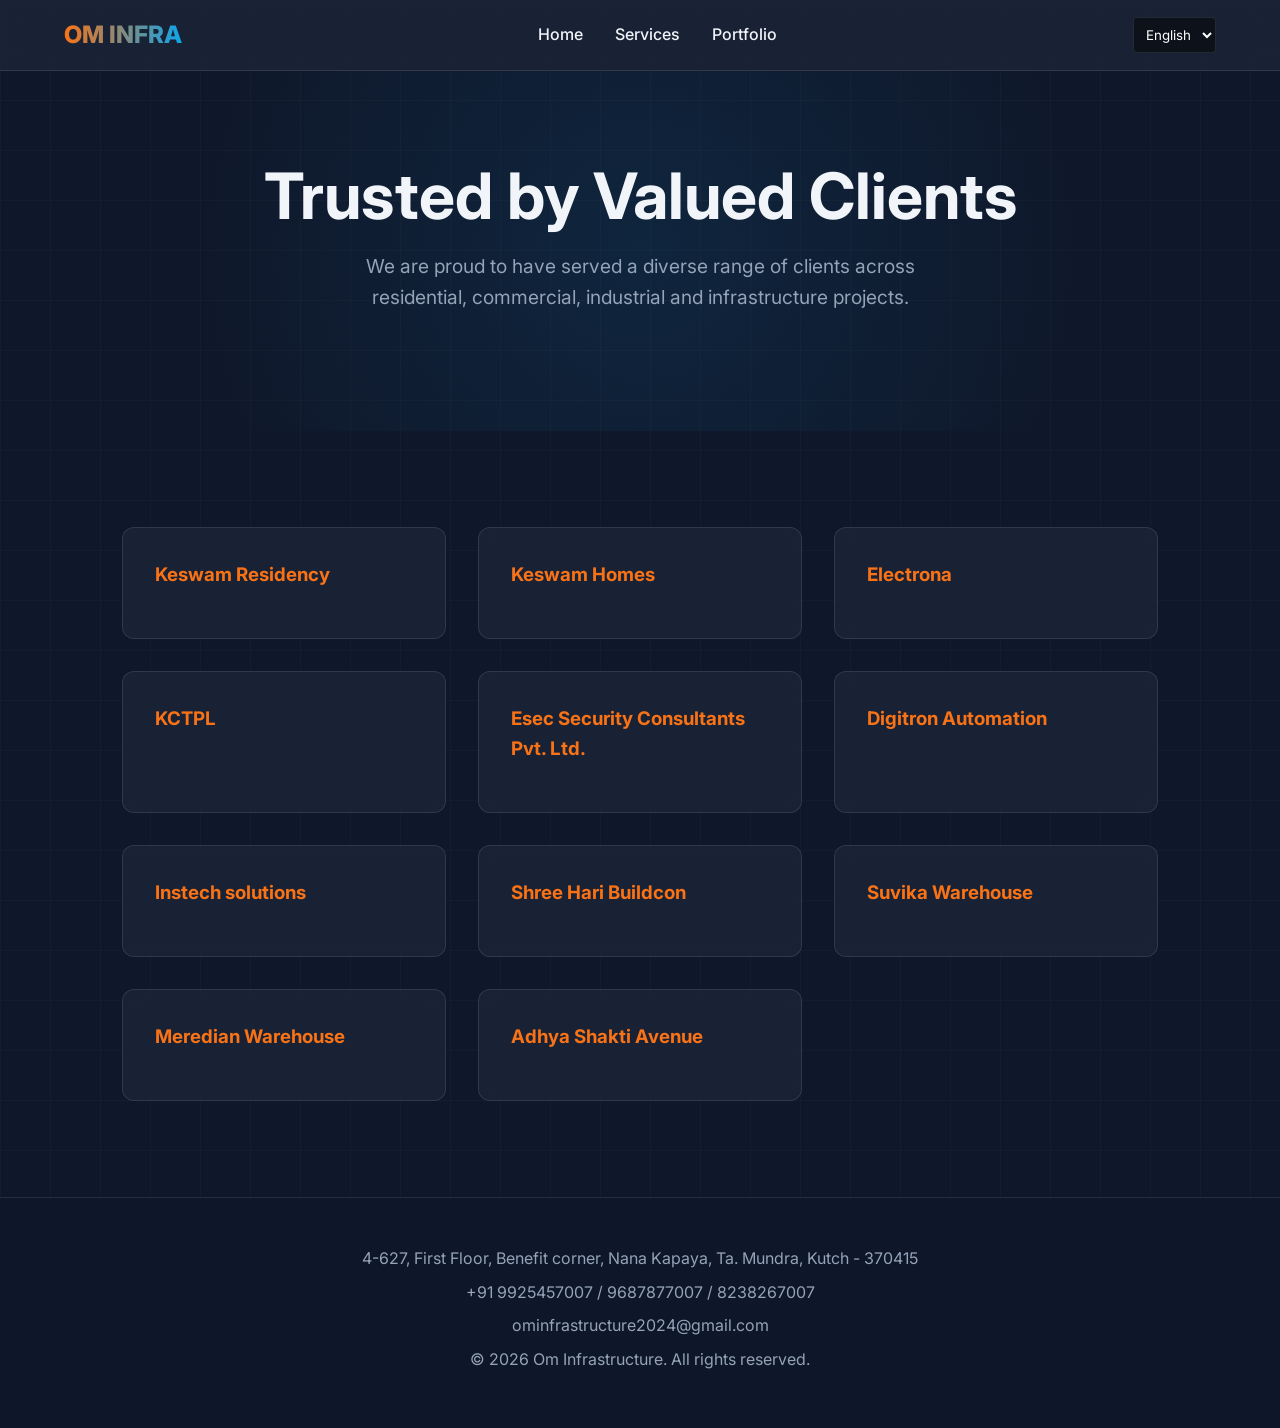
==== portfolio.html @ ceede0cb "Initial commit" ====
<!DOCTYPE html>
<html lang="en">
<head>
  <meta charset="UTF-8">
  <meta name="viewport" content="width=device-width, initial-scale=1.0">
  <title>Portfolio - Om Infrastructure</title>
  <link href="https://fonts.googleapis.com/css2?family=Inter:wght@400;500;600;800&display=swap" rel="stylesheet">
  <link rel="stylesheet" href="css/styles.css">
</head>
<body>

  <header>
    <div class="logo-container">
      <div class="logo">OM INFRA</div>
    </div>
    <nav>
      <ul>
        <li><a href="index.html" data-i18n="nav_home">Home</a></li>
        <li><a href="services.html" data-i18n="nav_services">Services</a></li>
        <li><a href="portfolio.html" data-i18n="nav_portfolio">Portfolio</a></li>
      </ul>
    </nav>
    <div class="lang-selector">
      <select id="lang-select">
        <option value="en">English</option>
        <option value="hi">हिंदी</option>
        <option value="gu">ગુજરાતી</option>
      </select>
    </div>
  </header>

  <main>
    <section class="hero fade-up" style="min-height: 40vh;">
      <h1 data-i18n="portfolio_title">Trusted by Valued Clients</h1>
      <p>We are proud to have served a diverse range of clients across residential, commercial, industrial and infrastructure projects.</p>
    </section>

    <section id="clients">
      <div class="grid">
        <div class="card fade-up"><h3>Keswam Residency</h3></div>
        <div class="card fade-up"><h3>Keswam Homes</h3></div>
        <div class="card fade-up"><h3>Electrona</h3></div>
        <div class="card fade-up"><h3>KCTPL</h3></div>
        <div class="card fade-up"><h3>Esec Security Consultants Pvt. Ltd.</h3></div>
        <div class="card fade-up"><h3>Digitron Automation</h3></div>
        <div class="card fade-up"><h3>Instech solutions</h3></div>
        <div class="card fade-up"><h3>Shree Hari Buildcon</h3></div>
        <div class="card fade-up"><h3>Suvika Warehouse</h3></div>
        <div class="card fade-up"><h3>Meredian Warehouse</h3></div>
        <div class="card fade-up"><h3>Adhya Shakti Avenue</h3></div>
      </div>
    </section>
  </main>

  <footer>
    <p data-i18n="footer_address">4-627, First Floor, Benefit corner, Nana Kapaya, Ta. Mundra, Kutch - 370415</p>
    <p data-i18n="footer_phone">+91 9925457007 / 9687877007 / 8238267007</p>
    <p data-i18n="footer_email">ominfrastructure2024@gmail.com</p>
    <p data-i18n="footer_rights">&copy; 2026 Om Infrastructure. All rights reserved.</p>
  </footer>

  <script src="js/i18n.js"></script>
  <script src="js/main.js"></script>
</body>
</html>
---- css/styles.css ----
:root {
  --color-bg: #0f172a;
  --color-surface: rgba(30, 41, 59, 0.7);
  --color-primary: #f97316;
  --color-secondary: #0ea5e9;
  --color-text: #f1f5f9;
  --color-text-muted: #94a3b8;
  --glass-border: rgba(255, 255, 255, 0.1);
}

* {
  box-sizing: border-box;
  margin: 0;
  padding: 0;
  font-family: 'Inter', system-ui, sans-serif;
}

body {
  background-color: var(--color-bg);
  color: var(--color-text);
  line-height: 1.6;
  background-image: 
    linear-gradient(to right, rgba(255,255,255,0.02) 1px, transparent 1px),
    linear-gradient(to bottom, rgba(255,255,255,0.02) 1px, transparent 1px);
  background-size: 50px 50px;
}

/* Glassmorphism Header */
header {
  position: sticky;
  top: 0;
  z-index: 1000;
  background: var(--color-surface);
  backdrop-filter: blur(12px);
  -webkit-backdrop-filter: blur(12px);
  border-bottom: 1px solid var(--glass-border);
  padding: 1rem 5%;
  display: flex;
  justify-content: space-between;
  align-items: center;
}

.logo-container {
  display: flex;
  align-items: center;
  gap: 1rem;
}

.logo {
  font-size: 1.5rem;
  font-weight: 800;
  background: linear-gradient(90deg, var(--color-primary), var(--color-secondary));
  -webkit-background-clip: text;
  -webkit-text-fill-color: transparent;
}

nav ul {
  list-style: none;
  display: flex;
  gap: 2rem;
}

nav a {
  color: var(--color-text);
  text-decoration: none;
  font-weight: 500;
  transition: color 0.3s;
}

nav a:hover {
  color: var(--color-primary);
}

.lang-selector select {
  background: rgba(0,0,0,0.5);
  color: #fff;
  border: 1px solid var(--glass-border);
  padding: 0.5rem;
  border-radius: 4px;
}

/* Hero Section */
.hero {
  min-height: 90vh;
  display: flex;
  flex-direction: column;
  justify-content: center;
  align-items: center;
  text-align: center;
  padding: 2rem 5%;
  background: radial-gradient(circle at center, rgba(14, 165, 233, 0.1) 0%, transparent 70%);
}

.hero h1 {
  font-size: 4rem;
  margin-bottom: 1rem;
  line-height: 1.2;
}

.hero p {
  font-size: 1.2rem;
  color: var(--color-text-muted);
  max-width: 600px;
  margin-bottom: 2rem;
}

/* Cards (Glassmorphism + Glowing Hover) */
.grid {
  display: grid;
  grid-template-columns: repeat(auto-fit, minmax(300px, 1fr));
  gap: 2rem;
  padding: 2rem 5%;
}

.card {
  background: var(--color-surface);
  backdrop-filter: blur(8px);
  border: 1px solid var(--glass-border);
  border-radius: 12px;
  padding: 2rem;
  transition: transform 0.3s, box-shadow 0.3s;
}

.card:hover {
  transform: translateY(-5px);
  box-shadow: 0 10px 30px rgba(249, 115, 22, 0.2);
  border-color: rgba(249, 115, 22, 0.4);
}

.card h3 {
  color: var(--color-primary);
  margin-bottom: 1rem;
}

/* Sections */
section {
  padding: 4rem 5%;
}

.section-title {
  text-align: center;
  font-size: 2.5rem;
  margin-bottom: 3rem;
  color: var(--color-secondary);
}

/* Buttons */
.btn {
  display: inline-block;
  padding: 0.8rem 1.5rem;
  border-radius: 8px;
  text-decoration: none;
  font-weight: 600;
  transition: all 0.3s;
  border: none;
  cursor: pointer;
}

.btn-primary {
  background: var(--color-primary);
  color: #fff;
}

.btn-primary:hover {
  background: #ea580c;
  box-shadow: 0 0 15px rgba(249, 115, 22, 0.5);
}

.btn-whatsapp {
  background: #25D366;
  color: #fff;
  position: fixed;
  bottom: 2rem;
  right: 2rem;
  border-radius: 50px;
  padding: 1rem 2rem;
  box-shadow: 0 5px 15px rgba(37, 211, 102, 0.3);
  z-index: 1000;
  display: flex;
  align-items: center;
  gap: 0.5rem;
}

.btn-whatsapp:hover {
  transform: scale(1.05);
  box-shadow: 0 8px 25px rgba(37, 211, 102, 0.5);
}

/* Footer */
footer {
  background: rgba(15, 23, 42, 0.9);
  padding: 3rem 5%;
  border-top: 1px solid var(--glass-border);
  text-align: center;
}

footer p {
  color: var(--color-text-muted);
  margin-bottom: 0.5rem;
}

/* Animations */
.fade-up {
  opacity: 0;
  transform: translateY(30px);
  transition: opacity 0.6s ease-out, transform 0.6s ease-out;
}

.fade-up.visible {
  opacity: 1;
  transform: translateY(0);
}

/* Utilities */
.text-center { text-align: center; }
.mt-2 { margin-top: 2rem; }
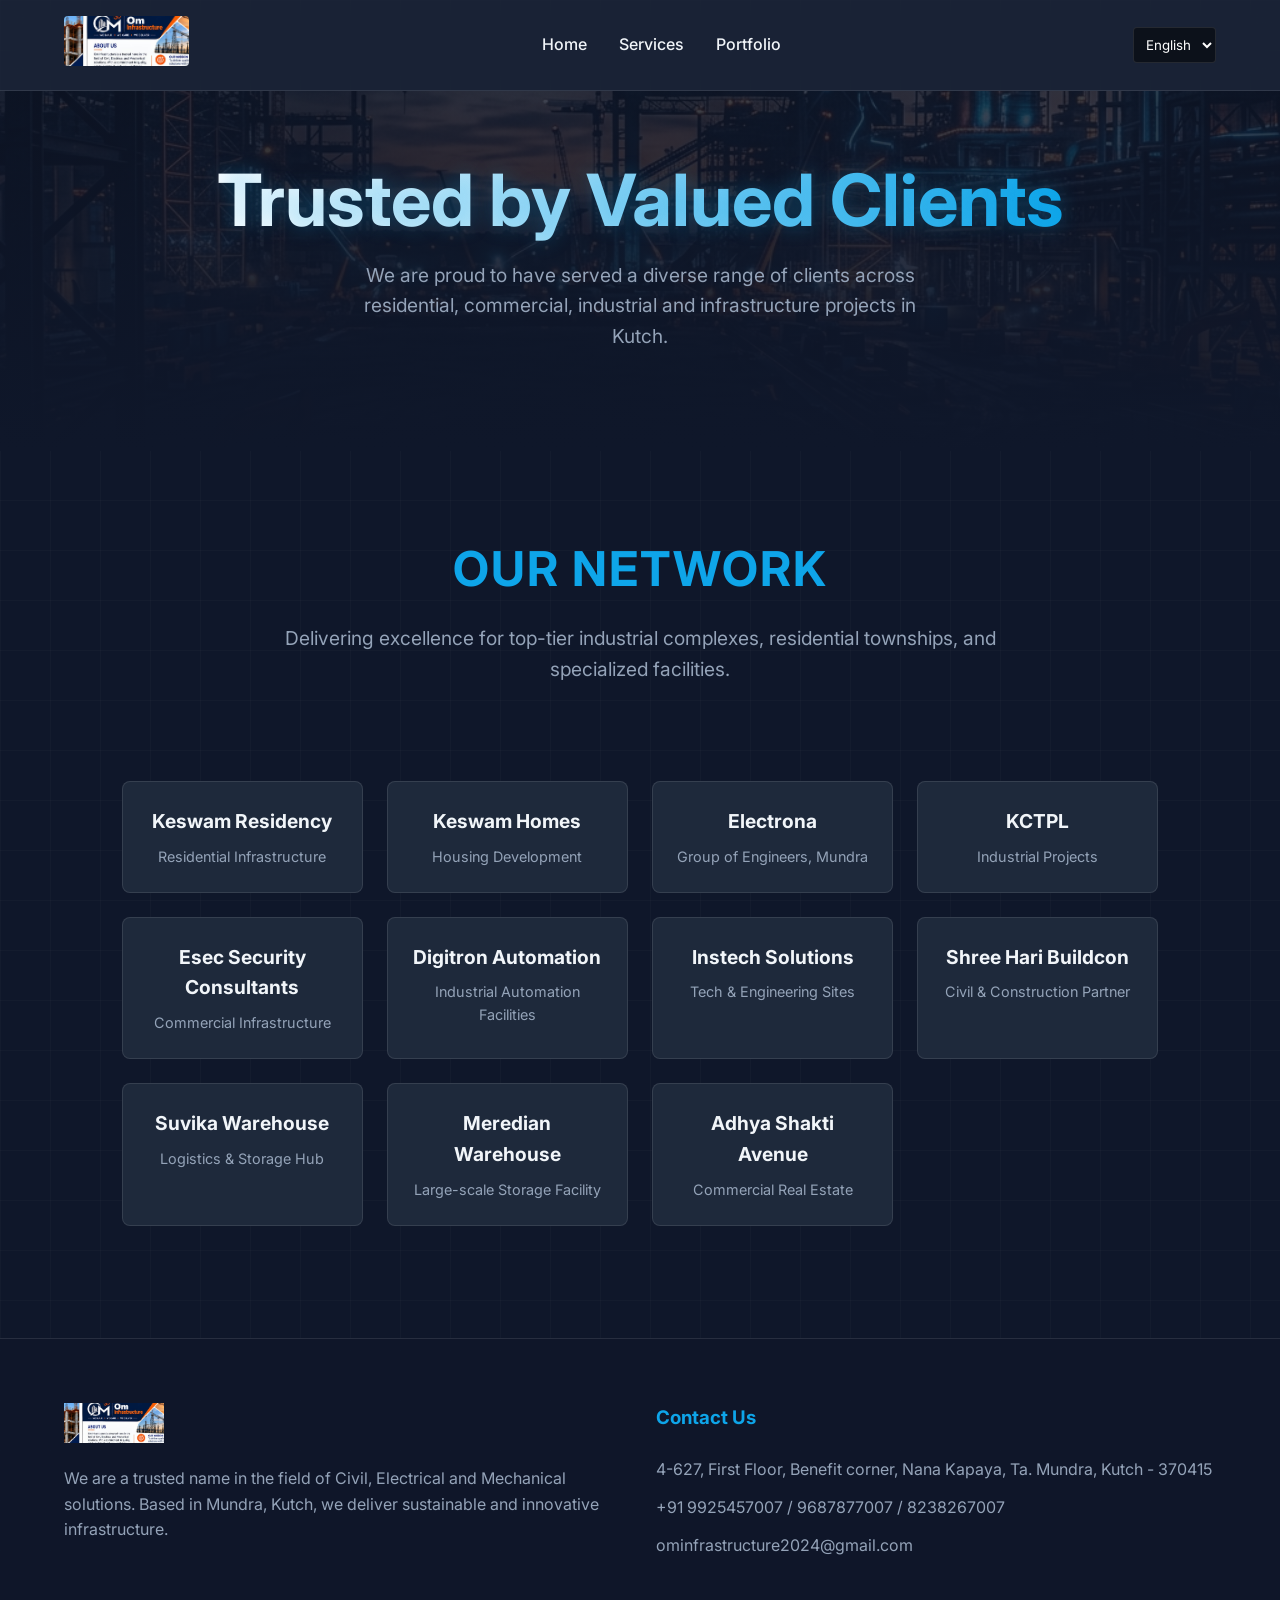
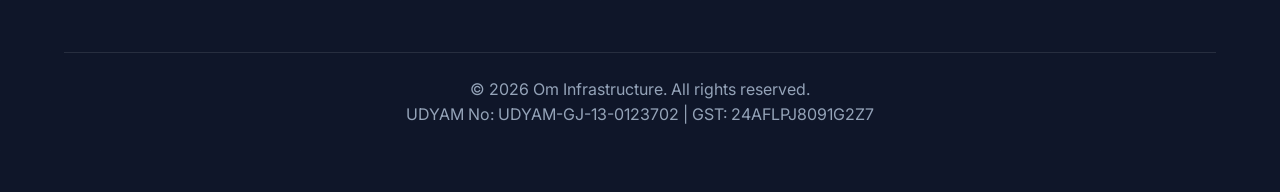
==== commit 8951e1a4: "Enhance UI with infographics and images" ====
--- a/portfolio.html
+++ b/portfolio.html
@@ -10,9 +10,9 @@
 <body>
 
   <header>
-    <div class="logo-container">
-      <div class="logo">OM INFRA</div>
-    </div>
+    <a href="index.html" class="logo-container">
+      <img src="img/logo.png" alt="Om Infrastructure Logo" class="logo-img">
+    </a>
     <nav>
       <ul>
         <li><a href="index.html" data-i18n="nav_home">Home</a></li>
@@ -30,33 +30,79 @@
   </header>
 
   <main>
-    <section class="hero fade-up" style="min-height: 40vh;">
+    <section class="hero fade-up" style="min-height: 40vh; background-image: url('img/hero_bg.jpg');">
       <h1 data-i18n="portfolio_title">Trusted by Valued Clients</h1>
-      <p>We are proud to have served a diverse range of clients across residential, commercial, industrial and infrastructure projects.</p>
+      <p>We are proud to have served a diverse range of clients across residential, commercial, industrial and infrastructure projects in Kutch.</p>
     </section>
 
     <section id="clients">
-      <div class="grid">
-        <div class="card fade-up"><h3>Keswam Residency</h3></div>
-        <div class="card fade-up"><h3>Keswam Homes</h3></div>
-        <div class="card fade-up"><h3>Electrona</h3></div>
-        <div class="card fade-up"><h3>KCTPL</h3></div>
-        <div class="card fade-up"><h3>Esec Security Consultants Pvt. Ltd.</h3></div>
-        <div class="card fade-up"><h3>Digitron Automation</h3></div>
-        <div class="card fade-up"><h3>Instech solutions</h3></div>
-        <div class="card fade-up"><h3>Shree Hari Buildcon</h3></div>
-        <div class="card fade-up"><h3>Suvika Warehouse</h3></div>
-        <div class="card fade-up"><h3>Meredian Warehouse</h3></div>
-        <div class="card fade-up"><h3>Adhya Shakti Avenue</h3></div>
+      <h2 class="section-title fade-up">Our Network</h2>
+      <p class="section-subtitle fade-up">Delivering excellence for top-tier industrial complexes, residential townships, and specialized facilities.</p>
+      
+      <div class="clients-grid">
+        <div class="client-card fade-up">
+          <h4>Keswam Residency</h4>
+          <p>Residential Infrastructure</p>
+        </div>
+        <div class="client-card fade-up">
+          <h4>Keswam Homes</h4>
+          <p>Housing Development</p>
+        </div>
+        <div class="client-card fade-up">
+          <h4>Electrona</h4>
+          <p>Group of Engineers, Mundra</p>
+        </div>
+        <div class="client-card fade-up">
+          <h4>KCTPL</h4>
+          <p>Industrial Projects</p>
+        </div>
+        <div class="client-card fade-up">
+          <h4>Esec Security Consultants</h4>
+          <p>Commercial Infrastructure</p>
+        </div>
+        <div class="client-card fade-up">
+          <h4>Digitron Automation</h4>
+          <p>Industrial Automation Facilities</p>
+        </div>
+        <div class="client-card fade-up">
+          <h4>Instech Solutions</h4>
+          <p>Tech & Engineering Sites</p>
+        </div>
+        <div class="client-card fade-up">
+          <h4>Shree Hari Buildcon</h4>
+          <p>Civil & Construction Partner</p>
+        </div>
+        <div class="client-card fade-up">
+          <h4>Suvika Warehouse</h4>
+          <p>Logistics & Storage Hub</p>
+        </div>
+        <div class="client-card fade-up">
+          <h4>Meredian Warehouse</h4>
+          <p>Large-scale Storage Facility</p>
+        </div>
+        <div class="client-card fade-up">
+          <h4>Adhya Shakti Avenue</h4>
+          <p>Commercial Real Estate</p>
+        </div>
       </div>
     </section>
   </main>
 
   <footer>
-    <p data-i18n="footer_address">4-627, First Floor, Benefit corner, Nana Kapaya, Ta. Mundra, Kutch - 370415</p>
-    <p data-i18n="footer_phone">+91 9925457007 / 9687877007 / 8238267007</p>
-    <p data-i18n="footer_email">ominfrastructure2024@gmail.com</p>
-    <p data-i18n="footer_rights">&copy; 2026 Om Infrastructure. All rights reserved.</p>
+    <div class="footer-col">
+      <img src="img/logo.png" alt="Logo" style="height: 40px; margin-bottom: 1rem;">
+      <p data-i18n="about_desc">We are a trusted name in the field of Civil, Electrical and Mechanical solutions based in Mundra, Kutch.</p>
+    </div>
+    <div class="footer-col">
+      <h3>Contact Us</h3>
+      <p data-i18n="footer_address">4-627, First Floor, Benefit corner, Nana Kapaya, Ta. Mundra, Kutch - 370415</p>
+      <p data-i18n="footer_phone">+91 9925457007 / 9687877007 / 8238267007</p>
+      <p data-i18n="footer_email">ominfrastructure2024@gmail.com</p>
+    </div>
+    <div class="footer-bottom">
+      <p data-i18n="footer_rights">&copy; 2026 Om Infrastructure. All rights reserved.</p>
+      <p>UDYAM No: UDYAM-GJ-13-0123702 | GST: 24AFLPJ8091G2Z7</p>
+    </div>
   </footer>
 
   <script src="js/i18n.js"></script>
--- a/css/styles.css
+++ b/css/styles.css
@@ -1,6 +1,7 @@
 :root {
   --color-bg: #0f172a;
   --color-surface: rgba(30, 41, 59, 0.7);
+  --color-surface-solid: #1e293b;
   --color-primary: #f97316;
   --color-secondary: #0ea5e9;
   --color-text: #f1f5f9;
@@ -40,18 +41,10 @@
   align-items: center;
 }
 
-.logo-container {
-  display: flex;
-  align-items: center;
-  gap: 1rem;
-}
-
-.logo {
-  font-size: 1.5rem;
-  font-weight: 800;
-  background: linear-gradient(90deg, var(--color-primary), var(--color-secondary));
-  -webkit-background-clip: text;
-  -webkit-text-fill-color: transparent;
+.logo-img {
+  height: 50px;
+  width: auto;
+  border-radius: 4px;
 }
 
 nav ul {
@@ -88,13 +81,31 @@
   align-items: center;
   text-align: center;
   padding: 2rem 5%;
-  background: radial-gradient(circle at center, rgba(14, 165, 233, 0.1) 0%, transparent 70%);
+  position: relative;
+  background-size: cover;
+  background-position: center;
+}
+
+.hero::before {
+  content: '';
+  position: absolute;
+  top: 0; left: 0; right: 0; bottom: 0;
+  background: linear-gradient(to bottom, rgba(15,23,42,0.8), rgba(15,23,42,1));
+  z-index: 1;
+}
+
+.hero > * {
+  z-index: 2;
 }
 
 .hero h1 {
-  font-size: 4rem;
+  font-size: 4.5rem;
   margin-bottom: 1rem;
   line-height: 1.2;
+  background: linear-gradient(90deg, #fff, var(--color-secondary));
+  -webkit-background-clip: text;
+  -webkit-text-fill-color: transparent;
+  text-shadow: 0 0 20px rgba(14, 165, 233, 0.3);
 }
 
 .hero p {
@@ -104,7 +115,34 @@
   margin-bottom: 2rem;
 }
 
-/* Cards (Glassmorphism + Glowing Hover) */
+/* Stats Infographic Row */
+.stats-container {
+  display: flex;
+  justify-content: center;
+  gap: 4rem;
+  margin-top: 2rem;
+  flex-wrap: wrap;
+}
+
+.stat-box {
+  text-align: center;
+}
+
+.stat-num {
+  font-size: 3rem;
+  font-weight: 800;
+  color: var(--color-primary);
+  text-shadow: 0 0 15px rgba(249, 115, 22, 0.4);
+}
+
+.stat-label {
+  font-size: 1rem;
+  text-transform: uppercase;
+  letter-spacing: 1px;
+  color: var(--color-text-muted);
+}
+
+/* Cards & Images */
 .grid {
   display: grid;
   grid-template-columns: repeat(auto-fit, minmax(300px, 1fr));
@@ -119,6 +157,17 @@
   border-radius: 12px;
   padding: 2rem;
   transition: transform 0.3s, box-shadow 0.3s;
+  overflow: hidden;
+  position: relative;
+}
+
+.card-img {
+  width: 100%;
+  height: 200px;
+  object-fit: cover;
+  border-radius: 8px;
+  margin-bottom: 1.5rem;
+  border: 1px solid var(--glass-border);
 }
 
 .card:hover {
@@ -130,40 +179,143 @@
 .card h3 {
   color: var(--color-primary);
   margin-bottom: 1rem;
+  font-size: 1.5rem;
+}
+
+/* Process Infographic Timeline */
+.process-timeline {
+  display: flex;
+  justify-content: space-between;
+  align-items: center;
+  position: relative;
+  padding: 3rem 5%;
+  flex-wrap: wrap;
+  gap: 2rem;
+}
+.process-timeline::before {
+  content: '';
+  position: absolute;
+  top: 50%;
+  left: 5%;
+  right: 5%;
+  height: 2px;
+  background: var(--glass-border);
+  z-index: 1;
+}
+
+.process-step {
+  background: var(--color-surface-solid);
+  border: 2px solid var(--color-primary);
+  border-radius: 50%;
+  width: 150px;
+  height: 150px;
+  display: flex;
+  flex-direction: column;
+  justify-content: center;
+  align-items: center;
+  text-align: center;
+  z-index: 2;
+  box-shadow: 0 0 20px rgba(249, 115, 22, 0.2);
+  transition: all 0.3s;
+}
+
+.process-step:hover {
+  transform: scale(1.1);
+  box-shadow: 0 0 30px rgba(14, 165, 233, 0.5);
+  border-color: var(--color-secondary);
+}
+
+.process-step .step-num {
+  font-size: 2rem;
+  font-weight: 800;
+  color: var(--color-text);
+  margin-bottom: 0.2rem;
+}
+.process-step .step-text {
+  font-size: 0.9rem;
+  color: var(--color-text-muted);
+  padding: 0 10px;
 }
 
 /* Sections */
 section {
-  padding: 4rem 5%;
+  padding: 5rem 5%;
 }
 
 .section-title {
   text-align: center;
-  font-size: 2.5rem;
-  margin-bottom: 3rem;
+  font-size: 3rem;
+  margin-bottom: 1rem;
   color: var(--color-secondary);
+  text-transform: uppercase;
+  letter-spacing: 2px;
+}
+
+.section-subtitle {
+  text-align: center;
+  font-size: 1.2rem;
+  color: var(--color-text-muted);
+  margin-bottom: 4rem;
+  max-width: 800px;
+  margin-left: auto;
+  margin-right: auto;
+}
+
+/* Clients Grid */
+.clients-grid {
+  display: grid;
+  grid-template-columns: repeat(auto-fit, minmax(200px, 1fr));
+  gap: 1.5rem;
+  padding: 2rem 5%;
+}
+
+.client-card {
+  background: var(--color-surface-solid);
+  border: 1px solid var(--glass-border);
+  border-radius: 8px;
+  padding: 1.5rem;
+  text-align: center;
+  transition: all 0.3s;
+}
+
+.client-card:hover {
+  border-color: var(--color-secondary);
+  box-shadow: 0 5px 20px rgba(14, 165, 233, 0.2);
+}
+
+.client-card h4 {
+  color: var(--color-text);
+  font-size: 1.2rem;
+  margin-bottom: 0.5rem;
+}
+.client-card p {
+  color: var(--color-text-muted);
+  font-size: 0.9rem;
 }
 
 /* Buttons */
 .btn {
   display: inline-block;
-  padding: 0.8rem 1.5rem;
+  padding: 1rem 2rem;
   border-radius: 8px;
   text-decoration: none;
   font-weight: 600;
   transition: all 0.3s;
   border: none;
   cursor: pointer;
+  text-transform: uppercase;
+  letter-spacing: 1px;
 }
 
 .btn-primary {
-  background: var(--color-primary);
+  background: linear-gradient(90deg, var(--color-primary), #ea580c);
   color: #fff;
+  box-shadow: 0 4px 15px rgba(249, 115, 22, 0.4);
 }
 
 .btn-primary:hover {
-  background: #ea580c;
-  box-shadow: 0 0 15px rgba(249, 115, 22, 0.5);
+  transform: translateY(-2px);
+  box-shadow: 0 8px 25px rgba(249, 115, 22, 0.6);
 }
 
 .btn-whatsapp {
@@ -188,22 +340,46 @@
 
 /* Footer */
 footer {
-  background: rgba(15, 23, 42, 0.9);
-  padding: 3rem 5%;
+  background: rgba(15, 23, 42, 0.95);
+  padding: 4rem 5%;
   border-top: 1px solid var(--glass-border);
-  text-align: center;
-}
-
-footer p {
-  color: var(--color-text-muted);
-  margin-bottom: 0.5rem;
+  display: flex;
+  flex-wrap: wrap;
+  justify-content: space-between;
+  gap: 2rem;
+}
+
+.footer-col {
+  flex: 1;
+  min-width: 250px;
+}
+
+.footer-col h3 {
+  color: var(--color-secondary);
+  margin-bottom: 1.5rem;
+}
+
+.footer-col p, .footer-col a {
+  color: var(--color-text-muted);
+  margin-bottom: 0.8rem;
+  text-decoration: none;
+  display: block;
+}
+
+.footer-bottom {
+  width: 100%;
+  text-align: center;
+  margin-top: 3rem;
+  padding-top: 1.5rem;
+  border-top: 1px solid var(--glass-border);
+  color: var(--color-text-muted);
 }
 
 /* Animations */
 .fade-up {
   opacity: 0;
   transform: translateY(30px);
-  transition: opacity 0.6s ease-out, transform 0.6s ease-out;
+  transition: opacity 0.8s cubic-bezier(0.16, 1, 0.3, 1), transform 0.8s cubic-bezier(0.16, 1, 0.3, 1);
 }
 
 .fade-up.visible {
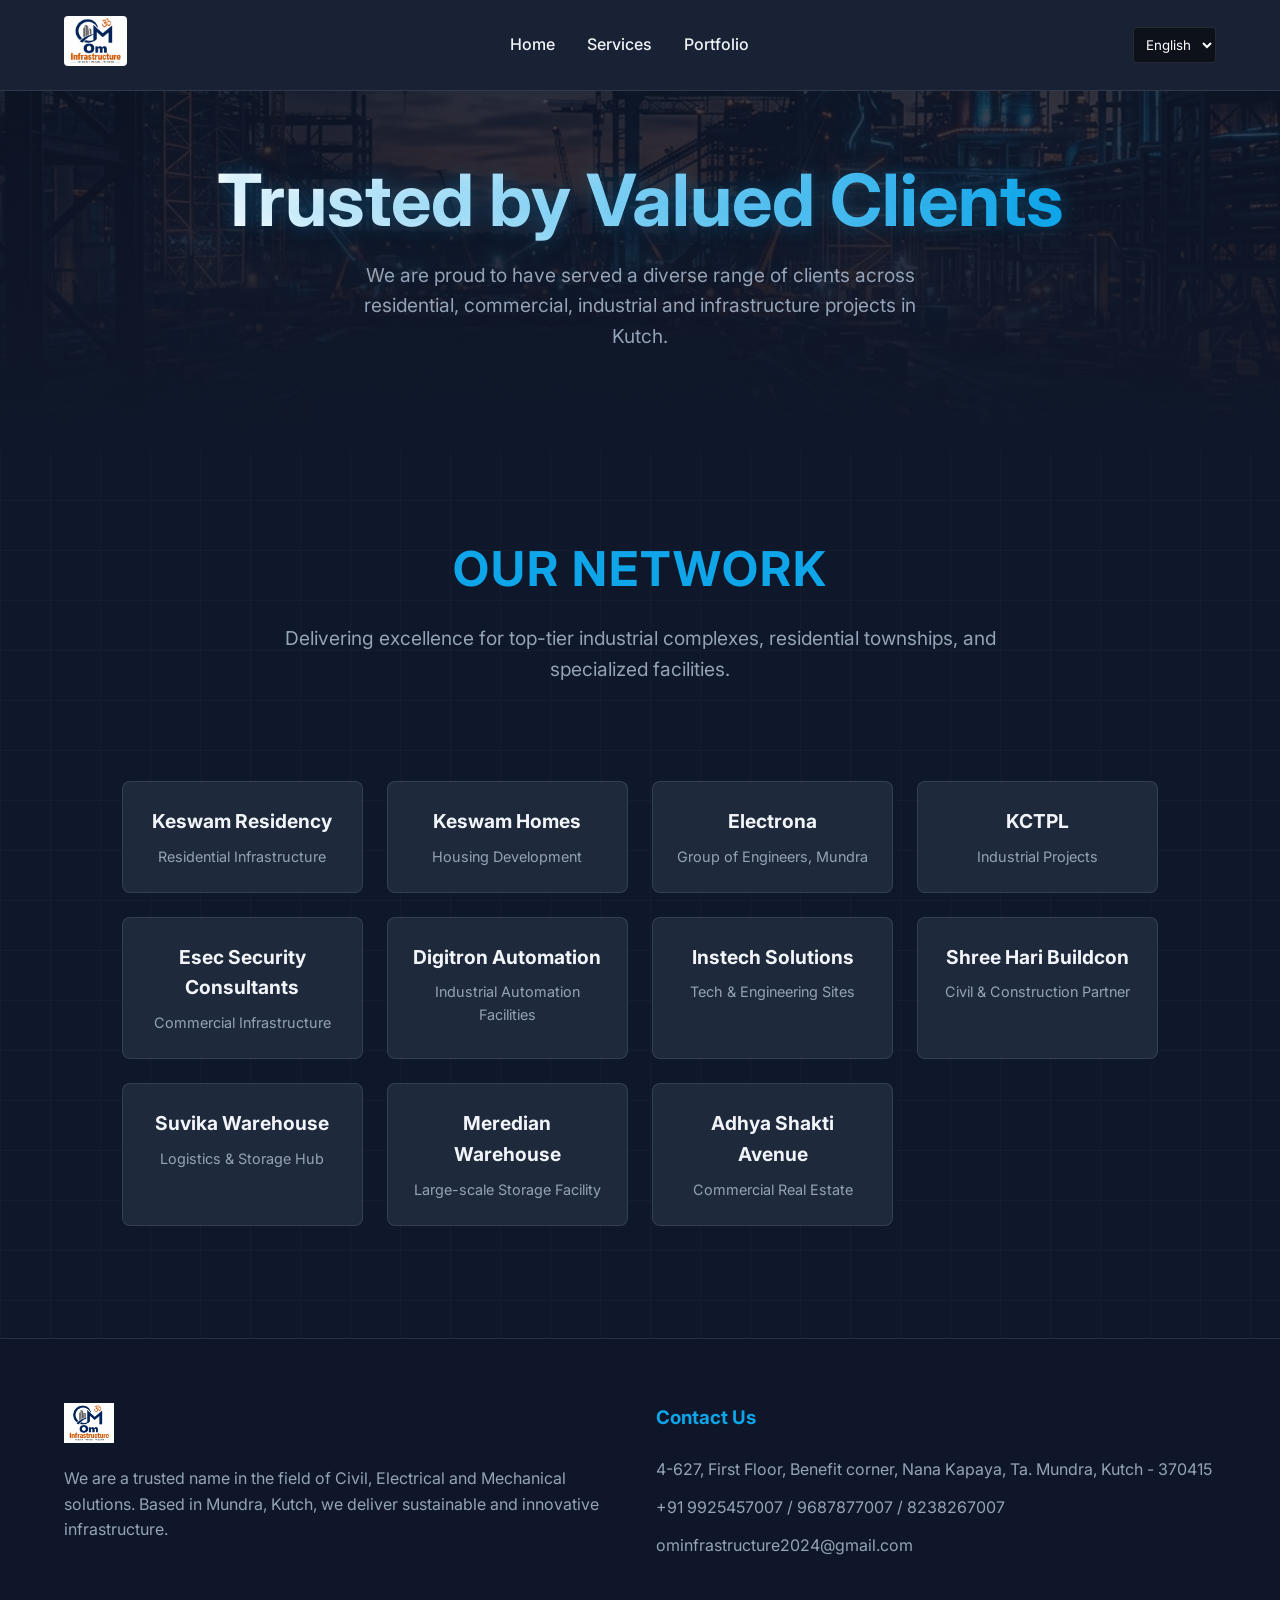
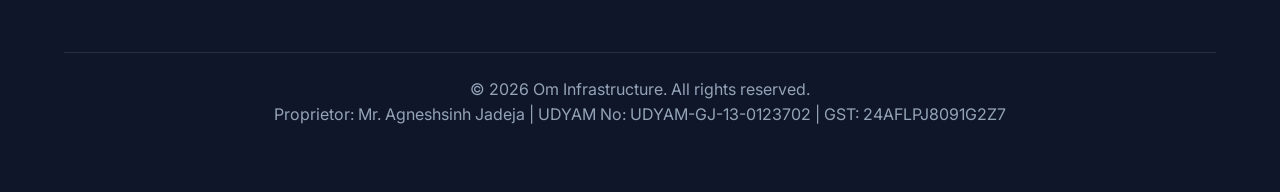
==== commit 5efa7e99: "Update logo, email and proprietor details" ====
--- a/portfolio.html
+++ b/portfolio.html
@@ -11,7 +11,7 @@
 
   <header>
     <a href="index.html" class="logo-container">
-      <img src="img/logo.png" alt="Om Infrastructure Logo" class="logo-img">
+      <img src="img/logo.jpg" alt="Om Infrastructure Logo" class="logo-img">
     </a>
     <nav>
       <ul>
@@ -90,18 +90,18 @@
 
   <footer>
     <div class="footer-col">
-      <img src="img/logo.png" alt="Logo" style="height: 40px; margin-bottom: 1rem;">
+      <img src="img/logo.jpg" alt="Logo" style="height: 40px; margin-bottom: 1rem;">
       <p data-i18n="about_desc">We are a trusted name in the field of Civil, Electrical and Mechanical solutions based in Mundra, Kutch.</p>
     </div>
     <div class="footer-col">
       <h3>Contact Us</h3>
       <p data-i18n="footer_address">4-627, First Floor, Benefit corner, Nana Kapaya, Ta. Mundra, Kutch - 370415</p>
       <p data-i18n="footer_phone">+91 9925457007 / 9687877007 / 8238267007</p>
-      <p data-i18n="footer_email">ominfrastructure2024@gmail.com</p>
+      <p data-i18n="footer_email">ominfrastructure7007@gmail.com</p>
     </div>
     <div class="footer-bottom">
       <p data-i18n="footer_rights">&copy; 2026 Om Infrastructure. All rights reserved.</p>
-      <p>UDYAM No: UDYAM-GJ-13-0123702 | GST: 24AFLPJ8091G2Z7</p>
+      <p>Proprietor: Mr. Agneshsinh Jadeja | UDYAM No: UDYAM-GJ-13-0123702 | GST: 24AFLPJ8091G2Z7</p>
     </div>
   </footer>
 
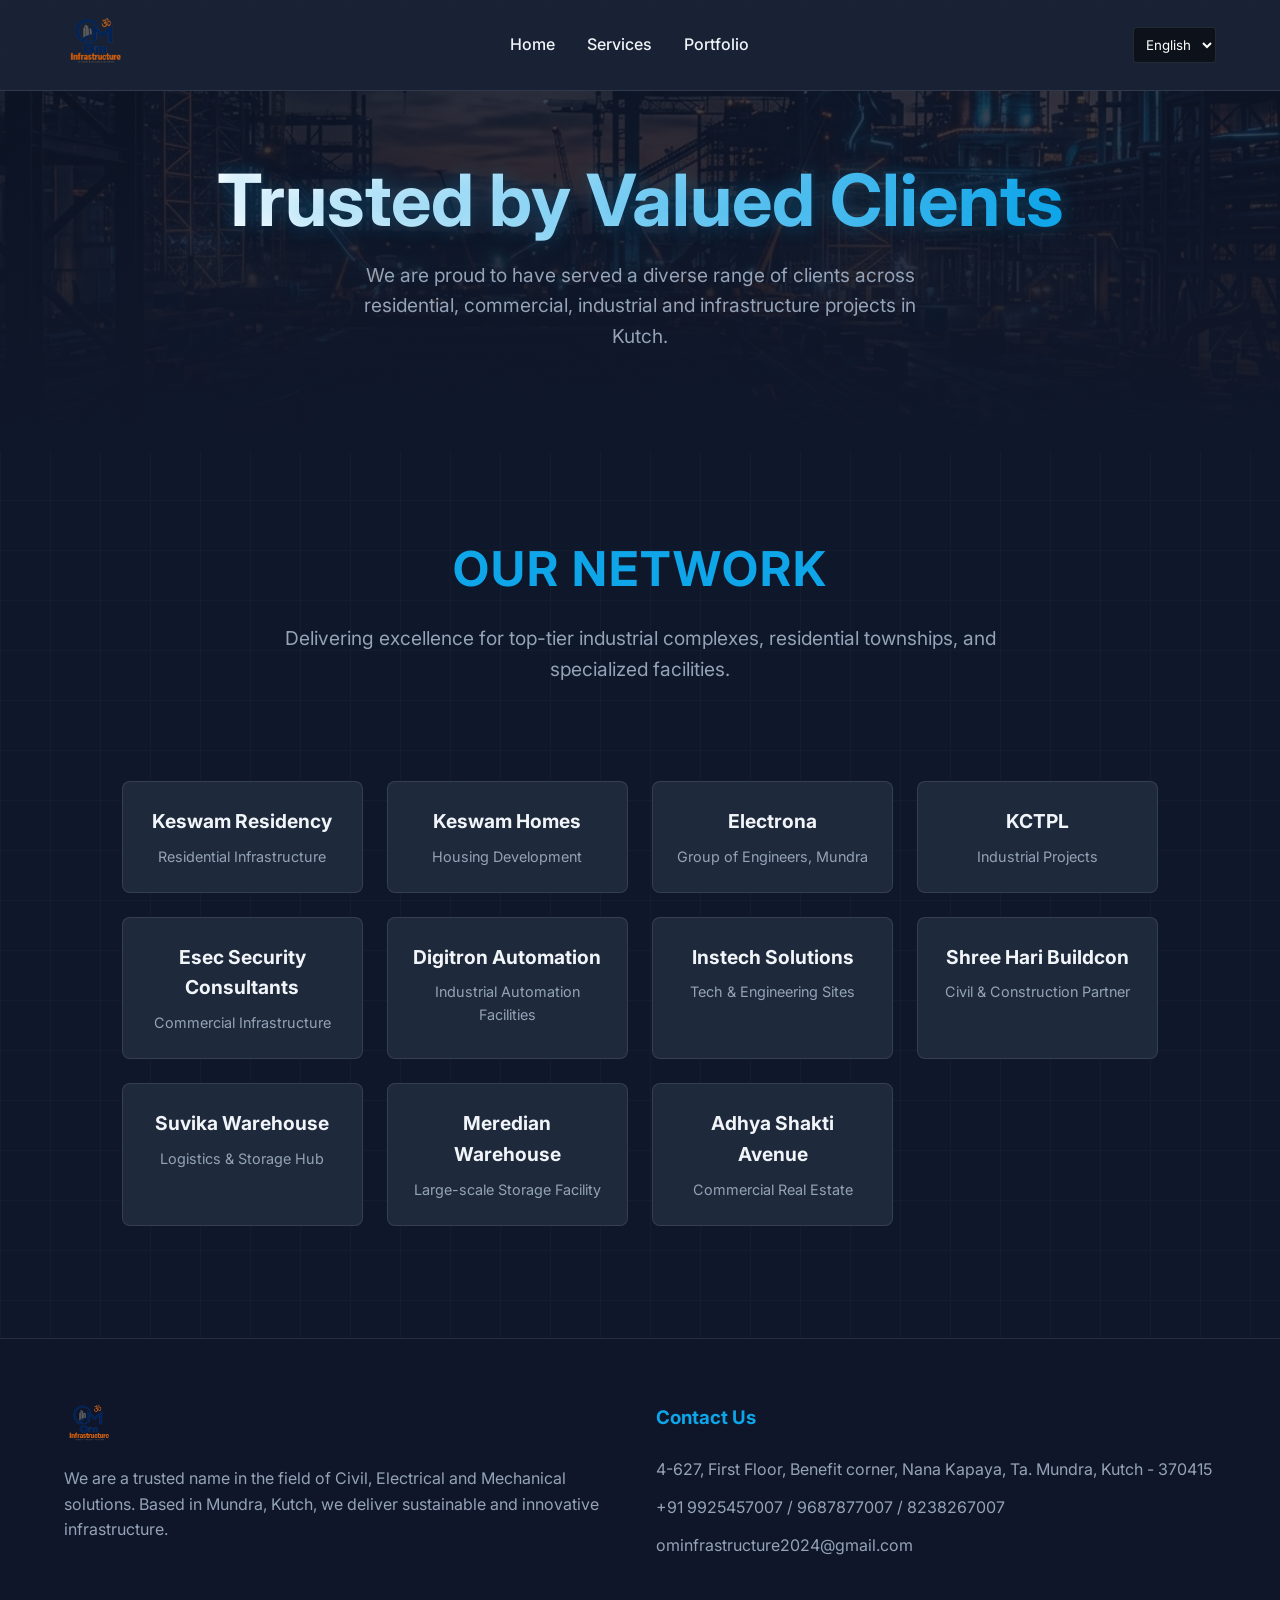
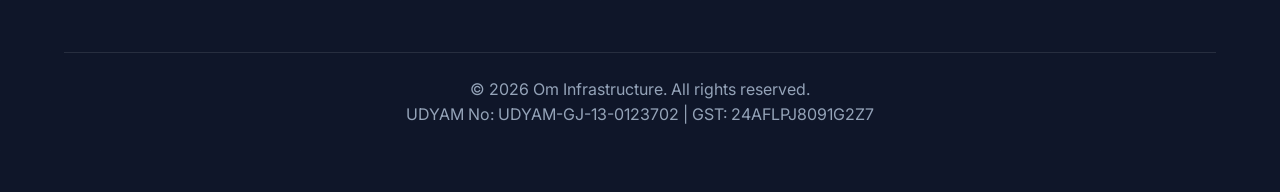
==== commit 1c88bffa: "Remove proprietor name and use transparent logo" ====
--- a/portfolio.html
+++ b/portfolio.html
@@ -11,7 +11,7 @@
 
   <header>
     <a href="index.html" class="logo-container">
-      <img src="img/logo.jpg" alt="Om Infrastructure Logo" class="logo-img">
+      <img src="img/logo.png" alt="Om Infrastructure Logo" class="logo-img">
     </a>
     <nav>
       <ul>
@@ -90,7 +90,7 @@
 
   <footer>
     <div class="footer-col">
-      <img src="img/logo.jpg" alt="Logo" style="height: 40px; margin-bottom: 1rem;">
+      <img src="img/logo.png" alt="Logo" style="height: 40px; margin-bottom: 1rem;">
       <p data-i18n="about_desc">We are a trusted name in the field of Civil, Electrical and Mechanical solutions based in Mundra, Kutch.</p>
     </div>
     <div class="footer-col">
@@ -101,7 +101,7 @@
     </div>
     <div class="footer-bottom">
       <p data-i18n="footer_rights">&copy; 2026 Om Infrastructure. All rights reserved.</p>
-      <p>Proprietor: Mr. Agneshsinh Jadeja | UDYAM No: UDYAM-GJ-13-0123702 | GST: 24AFLPJ8091G2Z7</p>
+      <p>UDYAM No: UDYAM-GJ-13-0123702 | GST: 24AFLPJ8091G2Z7</p>
     </div>
   </footer>
 
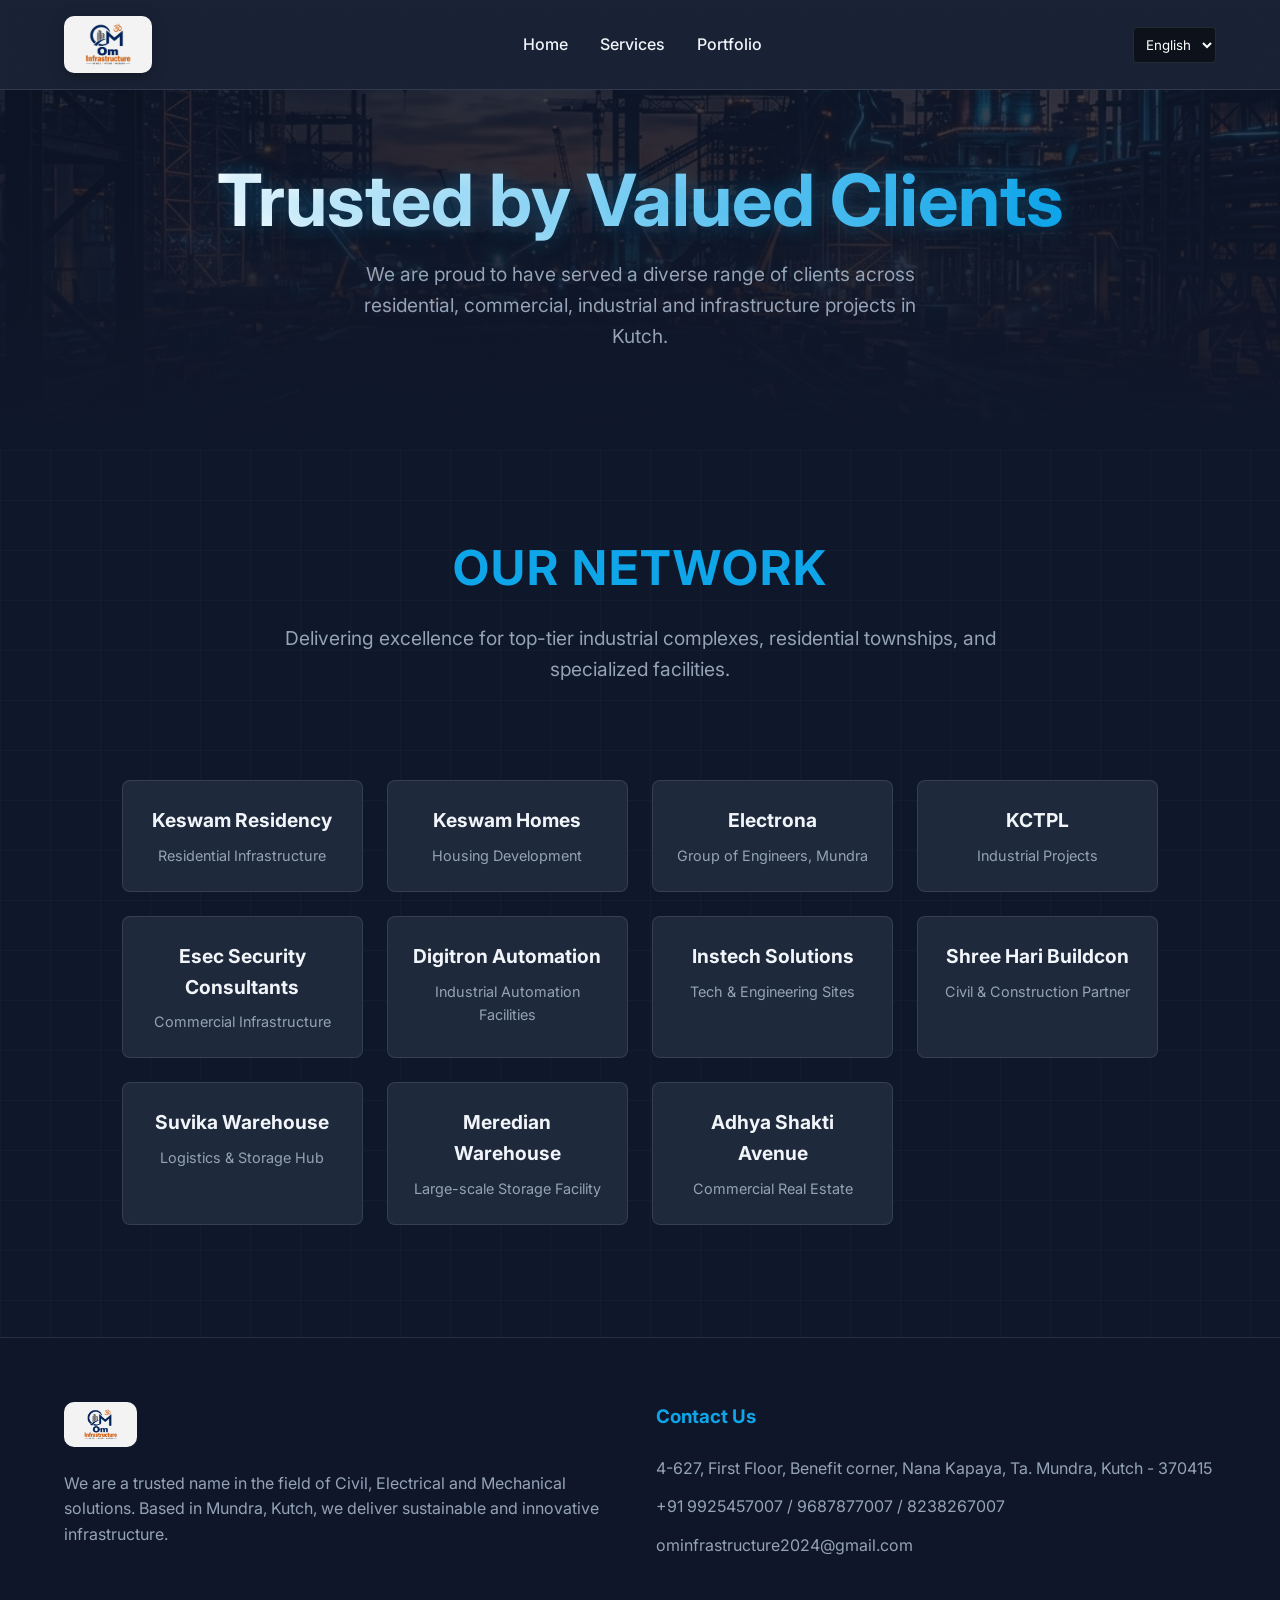
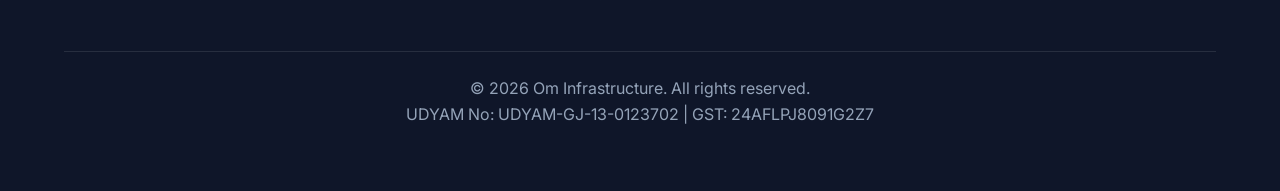
==== commit cd57314f: "Add white container background to dark logo for contrast" ====
--- a/portfolio.html
+++ b/portfolio.html
@@ -90,7 +90,7 @@
 
   <footer>
     <div class="footer-col">
-      <img src="img/logo.png" alt="Logo" style="height: 40px; margin-bottom: 1rem;">
+      <img src="img/logo.png" alt="Logo" class="footer-logo">
       <p data-i18n="about_desc">We are a trusted name in the field of Civil, Electrical and Mechanical solutions based in Mundra, Kutch.</p>
     </div>
     <div class="footer-col">
--- a/css/styles.css
+++ b/css/styles.css
@@ -41,10 +41,23 @@
   align-items: center;
 }
 
+.logo-container {
+  display: inline-block;
+  background: rgba(255, 255, 255, 0.95);
+  padding: 6px 16px;
+  border-radius: 10px;
+  box-shadow: 0 4px 15px rgba(0, 0, 0, 0.3);
+  transition: transform 0.3s ease;
+}
+
+.logo-container:hover {
+  transform: scale(1.05);
+}
+
 .logo-img {
-  height: 50px;
+  height: 45px;
   width: auto;
-  border-radius: 4px;
+  display: block;
 }
 
 nav ul {
@@ -366,6 +379,15 @@
   display: block;
 }
 
+.footer-logo {
+  height: 45px;
+  background: rgba(255, 255, 255, 0.95);
+  padding: 6px 16px;
+  border-radius: 10px;
+  margin-bottom: 1rem;
+  display: inline-block;
+}
+
 .footer-bottom {
   width: 100%;
   text-align: center;
